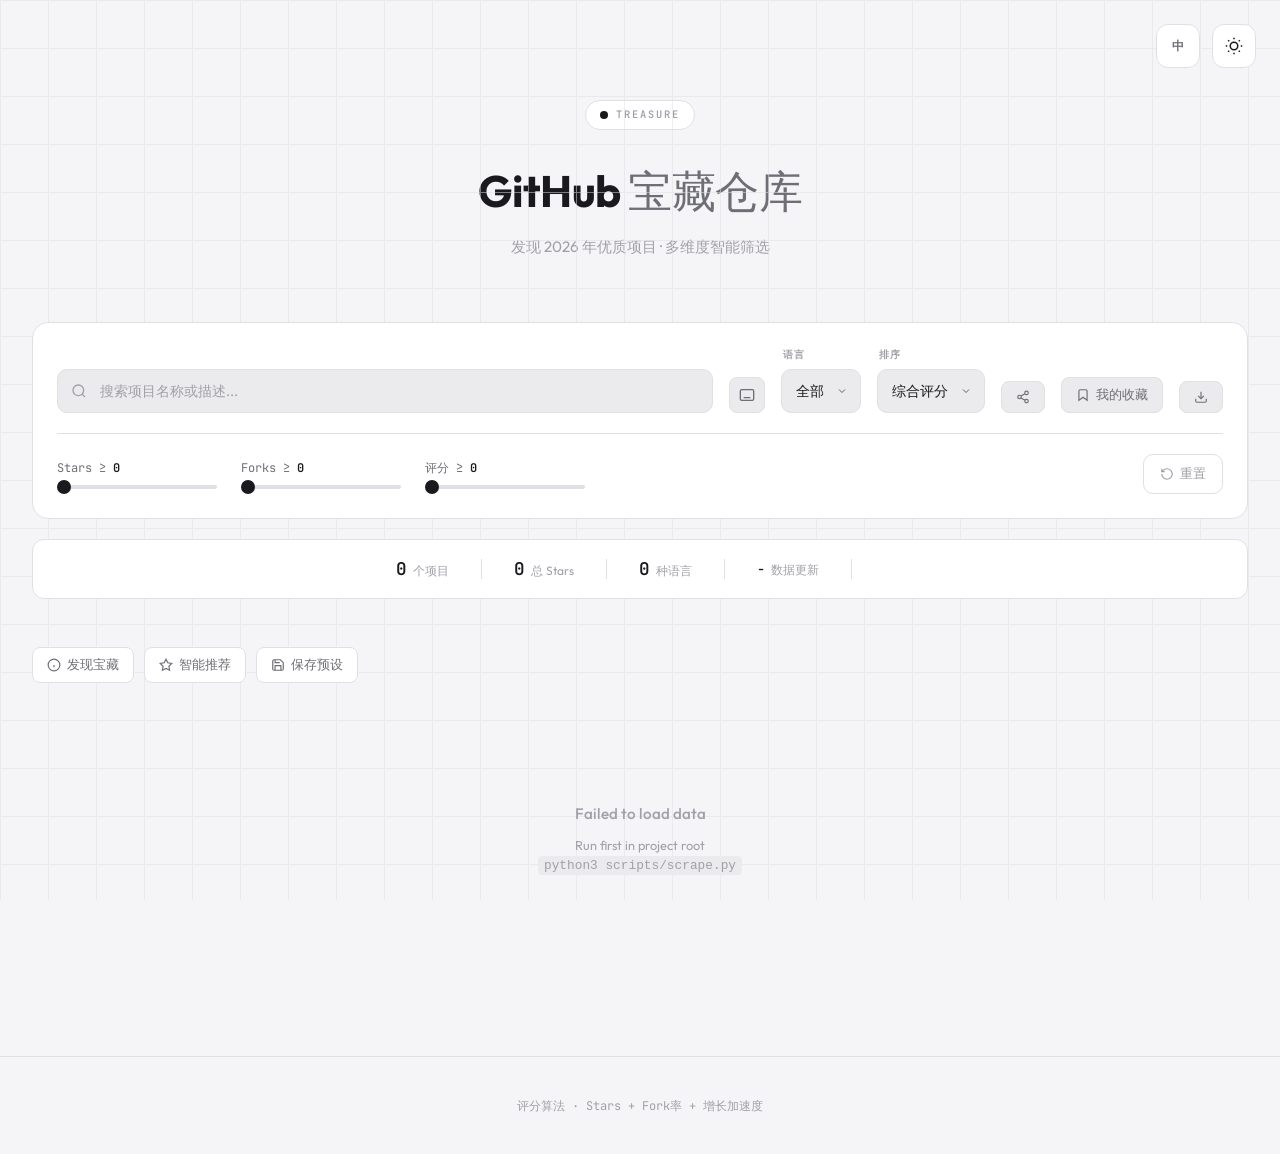
==== web/index.html @ 20a56448 "update" ====
<!DOCTYPE html>
<html lang="zh-CN">
<head>
  <meta charset="UTF-8">
  <meta name="viewport" content="width=device-width, initial-scale=1.0">
  <meta name="description" content="Discover quality GitHub projects with smart filtering">
  <meta name="theme-color" content="#0c0c0e">
  <title>GitHub Treasure</title>
  <link rel="manifest" href="manifest.json">
  <link rel="stylesheet" href="styles.css">
  <link rel="preconnect" href="https://fonts.googleapis.com">
  <link rel="preconnect" href="https://fonts.gstatic.com" crossorigin>
  <link href="https://fonts.googleapis.com/css2?family=JetBrains+Mono:wght@400;500;600;700&family=Outfit:wght@400;500;600;700&display=swap" rel="stylesheet">
</head>
<body data-theme="dark">
  <!-- Background -->
  <div class="bg">
    <div class="bg-grid"></div>
  </div>

  <!-- Theme Toggle -->
  <button class="theme-toggle" id="themeToggle" aria-label="Toggle theme">
    <svg class="icon-sun" viewBox="0 0 24 24" fill="none" stroke="currentColor" stroke-width="2">
      <circle cx="12" cy="12" r="5"/>
      <path d="M12 1v2M12 21v2M4.22 4.22l1.42 1.42M18.36 18.36l1.42 1.42M1 12h2M21 12h2M4.22 19.78l1.42-1.42M18.36 5.64l1.42-1.42"/>
    </svg>
    <svg class="icon-moon" viewBox="0 0 24 24" fill="none" stroke="currentColor" stroke-width="2">
      <path d="M21 12.79A9 9 0 1 1 11.21 3 7 7 0 0 0 21 12.79z"/>
    </svg>
  </button>

  <!-- Language Toggle -->
  <button class="lang-toggle" id="langToggle" aria-label="Toggle language">
    <span class="lang-indicator">中</span>
  </button>

  <header class="header">
    <div class="header-inner">
      <div class="badge">
        <svg width="8" height="8" viewBox="0 0 8 8" fill="currentColor">
          <circle cx="4" cy="4" r="4"/>
        </svg>
        <span>TREASURE</span>
      </div>
      <h1 class="title">GitHub <span class="title-muted">宝藏仓库</span></h1>
      <p class="subtitle">发现 2026 年优质项目 · 多维度智能筛选</p>
    </div>
  </header>

  <main class="main">
    <!-- Filters Panel -->
    <div class="filters-panel">
      <div class="filters-main">
        <div class="search-wrap">
          <svg class="search-icon" viewBox="0 0 24 24" fill="none" stroke="currentColor" stroke-width="2">
            <circle cx="11" cy="11" r="8"/>
            <path d="M21 21l-4.35-4.35"/>
          </svg>
          <input type="text" id="searchInput" placeholder="搜索项目名称或描述...">
          <div class="search-preview" id="searchPreview"></div>
        </div>

        <button class="keyboard-help-btn" id="keyboardHelpBtn" title="键盘快捷键 (?)">
          <svg viewBox="0 0 24 24" fill="none" stroke="currentColor" stroke-width="2">
            <rect x="2" y="4" width="20" height="16" rx="2"/>
            <path d="M6 8h.01M10 8h.01M14 8h.01M18 8h.01M8 12h.01M12 12h.01M16 12h.01M7 16h10"/>
          </svg>
        </button>

        <div class="filter-group">
          <label>语言</label>
          <select id="languageFilter">
            <option value="">全部</option>
          </select>
        </div>

        <div class="filter-group">
          <label>排序</label>
          <select id="sortFilter">
            <option value="score">综合评分</option>
            <option value="stars">Stars</option>
            <option value="forks">Forks</option>
            <option value="today">今日增长</option>
            <option value="rising">飙升指数</option>
          </select>
        </div>

        <button class="bookmark-toggle" id="shareBtn" title="分享筛选">
          <svg viewBox="0 0 24 24" fill="none" stroke="currentColor" stroke-width="2">
            <circle cx="18" cy="5" r="3"/><circle cx="6" cy="12" r="3"/><circle cx="18" cy="19" r="3"/>
            <line x1="8.59" y1="13.51" x2="15.42" y2="17.49"/>
            <line x1="15.41" y1="6.51" x2="8.59" y2="10.49"/>
          </svg>
        </button>

        <button class="bookmark-toggle" id="bookmarkToggle">
          <svg viewBox="0 0 24 24" fill="none" stroke="currentColor" stroke-width="2">
            <path d="M19 21l-7-5-7 5V5a2 2 0 0 1 2-2h10a2 2 0 0 1 2 2z"/>
          </svg>
          我的收藏
        </button>
        <button class="bookmark-toggle" id="exportBookmarks" title="导出收藏">
          <svg viewBox="0 0 24 24" fill="none" stroke="currentColor" stroke-width="2">
            <path d="M21 15v4a2 2 0 0 1-2 2H5a2 2 0 0 1-2-2v-4"/>
            <polyline points="7 10 12 15 17 10"/>
            <line x1="12" y1="15" x2="12" y2="3"/>
          </svg>
        </button>
      </div>

      <div class="filters-range">
        <div class="range-item">
          <label>Stars ≥ <span id="starsValue">0</span></label>
          <input type="range" id="starsRange" min="0" max="50000" step="1000" value="0">
        </div>
        <div class="range-item">
          <label>Forks ≥ <span id="forksValue">0</span></label>
          <input type="range" id="forksRange" min="0" max="5000" step="100" value="0">
        </div>
        <div class="range-item">
          <label>评分 ≥ <span id="scoreValue">0</span></label>
          <input type="range" id="scoreRange" min="0" max="200000" step="5000" value="0">
        </div>
        <button class="reset-btn" id="resetFilters">
          <svg viewBox="0 0 24 24" fill="none" stroke="currentColor" stroke-width="2">
            <path d="M3 12a9 9 0 1 0 9-9 9.75 9.75 0 0 0-6.74 2.74L3 8"/>
            <path d="M3 3v5h5"/>
          </svg>
          重置
        </button>
      </div>
    </div>

    <!-- Compare Bar -->
    <div class="compare-bar" id="compareBar" style="display: none;">
      <span class="compare-bar-text">已选择 <strong id="compareCount">0</strong>/2 个项目</span>
      <button class="compare-btn" id="compareBtn">对比</button>
      <button class="compare-btn clear" id="clearCompare">清空</button>
    </div>

    <!-- Stats Bar -->
    <div class="stats-bar">
      <div class="stat">
        <span class="stat-value" id="repoCount">0</span>
        <span class="stat-label">个项目</span>
      </div>
      <div class="stat-div"></div>
      <div class="stat">
        <span class="stat-value" id="totalStars">0</span>
        <span class="stat-label">总 Stars</span>
      </div>
      <div class="stat-div"></div>
      <div class="stat">
        <span class="stat-value" id="langCount">0</span>
        <span class="stat-label">种语言</span>
      </div>
      <div class="stat-div"></div>
      <div class="stat">
        <span class="stat-value stat-date" id="lastUpdated">-</span>
        <span class="stat-label">数据更新</span>
      </div>
      <div class="stat-div"></div>
      <div class="stat">
        <span class="stat-value stat-date" id="dataFreshness" style="display: none;">-</span>
      </div>
    </div>

    <!-- Batch Bar -->
    <div class="batch-bar" id="batchBar" style="display: none;">
      <span class="batch-bar-text">已选择 <strong id="batchCount">0</strong> 个项目</span>
      <button class="batch-btn" id="batchBookmarkAll">收藏全部</button>
      <button class="batch-btn" id="batchExport">导出</button>
      <button class="batch-btn clear" id="batchClear">清空</button>
    </div>

    <!-- Tag Categories -->
    <div class="tag-categories" id="tagCategories"></div>

    <!-- Discovery Bar -->
    <div class="discovery-bar">
      <button class="discovery-btn" id="discoverBtn">
        <svg viewBox="0 0 24 24" fill="none" stroke="currentColor" stroke-width="2">
          <circle cx="12" cy="12" r="10"/>
          <path d="M12 16v-4M12 8h.01"/>
        </svg>
        发现宝藏
      </button>
      <button class="discovery-btn" id="recommendBtn">
        <svg viewBox="0 0 24 24" fill="none" stroke="currentColor" stroke-width="2">
          <path d="M12 2l3.09 6.26L22 9.27l-5 4.87 1.18 6.88L12 17.77l-6.18 3.25L7 14.14 2 9.27l6.91-1.01L12 2z"/>
        </svg>
        智能推荐
      </button>
      <button class="discovery-btn" id="savePresetBtn">
        <svg viewBox="0 0 24 24" fill="none" stroke="currentColor" stroke-width="2">
          <path d="M19 21H5a2 2 0 0 1-2-2V5a2 2 0 0 1 2-2h11l5 5v11a2 2 0 0 1-2 2z"/>
          <polyline points="17 21 17 13 7 13 7 21"/>
          <polyline points="7 3 7 8 15 8"/>
        </svg>
        保存预设
      </button>
      <div class="presets-container" id="presetsContainer"></div>
    </div>

    <!-- Repo Grid -->
    <div class="repo-grid" id="repoGrid">
      <div class="loading">
        <div class="spinner"></div>
      </div>
    </div>
  </main>

  <!-- Detail Modal -->
  <div class="modal-overlay" id="modalOverlay">
    <div class="modal" id="detailModal">
      <div class="modal-header">
        <div class="modal-icon" id="modalIcon"></div>
        <div class="modal-title-wrap">
          <h2 class="modal-title" id="modalTitle"></h2>
          <span class="modal-author" id="modalAuthor"></span>
        </div>
        <div class="modal-actions">
          <button class="modal-btn" id="modalBookmark" aria-label="Bookmark">
            <svg viewBox="0 0 24 24" fill="none" stroke="currentColor" stroke-width="2">
              <path d="M19 21l-7-5-7 5V5a2 2 0 0 1 2-2h10a2 2 0 0 1 2 2z"/>
            </svg>
          </button>
          <button class="modal-close" id="modalClose" aria-label="Close">
            <svg viewBox="0 0 24 24" fill="none" stroke="currentColor" stroke-width="2">
              <line x1="18" y1="6" x2="6" y2="18"/><line x1="6" y1="6" x2="18" y2="18"/>
            </svg>
          </button>
        </div>
      </div>
      <p class="modal-desc" id="modalDesc"></p>
      <div class="modal-stats" id="modalStats"></div>
      <div class="modal-source" id="modalSource"></div>
      <div class="modal-links">
        <a class="modal-link primary" id="modalGithubLink" href="#" target="_blank" rel="noopener">
          <svg viewBox="0 0 24 24" fill="currentColor">
            <path d="M12 0c-6.626 0-12 5.373-12 12 0 5.302 3.438 9.8 8.207 11.387.599.111.793-.261.793-.577v-2.234c-3.338.726-4.033-1.416-4.033-1.416-.546-1.387-1.333-1.756-1.333-1.756-1.089-.745.083-.729.083-.729 1.205.084 1.839 1.237 1.839 1.237 1.07 1.834 2.807 1.304 3.492.997.107-.775.418-1.305.762-1.604-2.665-.305-5.467-1.334-5.467-5.931 0-1.311.469-2.381 1.236-3.221-.124-.303-.535-1.524.117-3.176 0 0 1.008-.322 3.301 1.23.957-.266 1.983-.399 3.003-.404 1.02.005 2.047.138 3.006.404 2.291-1.552 3.297-1.23 3.297-1.23.653 1.653.242 2.874.118 3.176.77.84 1.235 1.911 1.235 3.221 0 4.609-2.807 5.624-5.479 5.921.43.372.823 1.102.823 2.222v3.293c0 .319.192.694.801.576 4.765-1.589 8.199-6.086 8.199-11.386 0-6.627-5.373-12-12-12z"/>
          </svg>
          在 GitHub 查看
        </a>
        <button class="modal-link secondary" id="modalCopyUrl">
          <svg viewBox="0 0 24 24" fill="none" stroke="currentColor" stroke-width="2">
            <rect x="9" y="9" width="13" height="13" rx="2" ry="2"/>
            <path d="M5 15H4a2 2 0 0 1-2-2V4a2 2 0 0 1 2-2h9a2 2 0 0 1 2 2v1"/>
          </svg>
          复制 URL
        </button>
      </div>
      <div class="clone-commands" id="cloneCommands">
        <div class="clone-label">Clone 命令</div>
        <div class="clone-btns">
          <button class="clone-btn" id="modalCloneHttps">HTTPS</button>
          <button class="clone-btn" id="modalCloneSsh">SSH</button>
        </div>
      </div>
    </div>
  </div>

  <footer class="footer">
    <p>评分算法 · Stars + Fork率 + 增长加速度</p>
  </footer>

  <script src="app.js"></script>
  <script>
    if ('serviceWorker' in navigator) {
      window.addEventListener('load', () => {
        navigator.serviceWorker.register('./sw.js').catch(() => {});
      });
    }
  </script>
</body>
</html>
---- web/styles.css ----
/* ============================================
   GitHub Treasure - Premium Developer Tool
   ============================================ */

:root {
  /* Dark Theme (default) */
  --bg: #0c0c0e;
  --bg-soft: #141418;
  --bg-card: #18181c;
  --bg-card-hover: #1e1e24;
  --border: #26262c;
  --border-light: #32323a;
  --text: #ededef;
  --text-secondary: #a0a0a8;
  --text-muted: #606068;
  --accent: #fff;
  --accent-dim: #808088;
  --shadow: rgba(0, 0, 0, 0.4);
  --font-mono: 'JetBrains Mono', monospace;
  --font-sans: 'Outfit', sans-serif;
}

[data-theme="light"] {
  --bg: #f5f5f7;
  --bg-soft: #ebebed;
  --bg-card: #ffffff;
  --bg-card-hover: #fafafa;
  --border: #e0e0e4;
  --border-light: #d0d0d6;
  --text: #1a1a1e;
  --text-secondary: #6e6e76;
  --text-muted: #a0a0a8;
  --accent: #1a1a1e;
  --accent-dim: #6e6e76;
  --shadow: rgba(0, 0, 0, 0.08);
}

* {
  margin: 0;
  padding: 0;
  box-sizing: border-box;
}

html {
  scroll-behavior: smooth;
}

body {
  font-family: var(--font-sans);
  background: var(--bg);
  color: var(--text);
  min-height: 100vh;
  line-height: 1.5;
  -webkit-font-smoothing: antialiased;
  transition: background 0.3s ease, color 0.3s ease;
}

/* ============================================
   Background
   ============================================ */

.bg {
  position: fixed;
  inset: 0;
  z-index: 0;
  pointer-events: none;
  transition: background 0.3s ease;
}

.bg-grid {
  position: absolute;
  inset: 0;
  background-image:
    linear-gradient(var(--border) 1px, transparent 1px),
    linear-gradient(90deg, var(--border) 1px, transparent 1px);
  background-size: 48px 48px;
  opacity: 0.5;
}

/* ============================================
   Theme Toggle
   ============================================ */

.theme-toggle {
  position: fixed;
  top: 24px;
  right: 24px;
  z-index: 100;
  width: 44px;
  height: 44px;
  display: flex;
  align-items: center;
  justify-content: center;
  background: var(--bg-card);
  border: 1px solid var(--border);
  border-radius: 12px;
  cursor: pointer;
  transition: all 0.2s ease;
}

.theme-toggle:hover {
  background: var(--bg-card-hover);
  border-color: var(--border-light);
}

.theme-toggle svg {
  width: 18px;
  height: 18px;
  color: var(--text);
  transition: transform 0.3s ease;
}

.icon-sun { display: none; }
.icon-moon { display: block; }

[data-theme="light"] .icon-sun { display: block; }
[data-theme="light"] .icon-moon { display: none; }

.theme-toggle:hover svg {
  transform: rotate(15deg);
}

/* ============================================
   Layout
   ============================================ */

.main {
  max-width: 1280px;
  margin: 0 auto;
  padding: 0 32px 80px;
  position: relative;
  z-index: 10;
}

/* ============================================
   Header
   ============================================ */

.header {
  max-width: 680px;
  margin: 0 auto;
  padding: 100px 32px 64px;
  text-align: center;
}

.header-inner {
  animation: fadeUp 0.6s ease-out;
}

@keyframes fadeUp {
  from { opacity: 0; transform: translateY(16px); }
  to { opacity: 1; transform: translateY(0); }
}

.badge {
  display: inline-flex;
  align-items: center;
  gap: 8px;
  padding: 6px 14px;
  background: var(--bg-card);
  border: 1px solid var(--border);
  border-radius: 100px;
  font-family: var(--font-mono);
  font-size: 0.65rem;
  font-weight: 600;
  letter-spacing: 2px;
  color: var(--text-muted);
  margin-bottom: 28px;
}

.badge svg {
  color: var(--accent);
  animation: pulse 2.5s ease-in-out infinite;
}

@keyframes pulse {
  0%, 100% { opacity: 1; }
  50% { opacity: 0.4; }
}

.title {
  font-size: 2.75rem;
  font-weight: 700;
  letter-spacing: -0.5px;
  margin-bottom: 12px;
}

.title-muted {
  font-weight: 400;
  color: var(--text-secondary);
}

.subtitle {
  font-size: 0.95rem;
  color: var(--text-muted);
}

/* ============================================
   Filters Panel
   ============================================ */

.filters-panel {
  background: var(--bg-card);
  border: 1px solid var(--border);
  border-radius: 16px;
  padding: 24px;
  margin-bottom: 20px;
  transition: background 0.3s ease, border-color 0.3s ease;
  animation: fadeUp 0.6s ease-out 0.1s both;
}

.filters-main {
  display: flex;
  gap: 16px;
  align-items: flex-end;
}

.search-wrap {
  flex: 1;
  position: relative;
}

.search-icon {
  position: absolute;
  left: 14px;
  top: 50%;
  transform: translateY(-50%);
  width: 16px;
  height: 16px;
  color: var(--text-muted);
  pointer-events: none;
}

.search-wrap input {
  width: 100%;
  padding: 12px 14px 12px 42px;
  background: var(--bg-soft);
  border: 1px solid var(--border);
  border-radius: 10px;
  color: var(--text);
  font-size: 0.9rem;
  font-family: var(--font-sans);
  transition: all 0.2s ease;
}

.search-wrap input:focus {
  outline: none;
  border-color: var(--border-light);
  background: var(--bg);
}

.search-wrap input::placeholder {
  color: var(--text-muted);
}

.filter-group {
  display: flex;
  flex-direction: column;
  gap: 6px;
}

.filter-group label {
  font-size: 0.65rem;
  font-weight: 600;
  letter-spacing: 0.5px;
  text-transform: uppercase;
  color: var(--text-muted);
  padding-left: 2px;
}

.filter-group select {
  padding: 12px 36px 12px 14px;
  background: var(--bg-soft);
  border: 1px solid var(--border);
  border-radius: 10px;
  color: var(--text);
  font-size: 0.85rem;
  font-family: var(--font-mono);
  cursor: pointer;
  appearance: none;
  background-image: url("data:image/svg+xml,%3Csvg xmlns='http://www.w3.org/2000/svg' width='12' height='12' viewBox='0 0 24 24' fill='none' stroke='%23606068' stroke-width='2'%3E%3Cpolyline points='6 9 12 15 18 9'/%3E%3C/svg%3E");
  background-repeat: no-repeat;
  background-position: right 12px center;
  transition: all 0.2s ease;
}

.filter-group select:hover {
  border-color: var(--border-light);
}

.filter-group select:focus {
  outline: none;
  border-color: var(--border-light);
}

/* Range Filters */
.filters-range {
  display: flex;
  gap: 24px;
  align-items: center;
  margin-top: 20px;
  padding-top: 20px;
  border-top: 1px solid var(--border);
}

.range-item {
  display: flex;
  flex-direction: column;
  gap: 8px;
  min-width: 160px;
}

.range-item label {
  font-size: 0.75rem;
  font-family: var(--font-mono);
  color: var(--text-secondary);
}

.range-item label span {
  color: var(--text);
  font-weight: 600;
}

.range-item input[type="range"] {
  -webkit-appearance: none;
  appearance: none;
  width: 100%;
  height: 4px;
  background: var(--border);
  border-radius: 2px;
  cursor: pointer;
}

.range-item input[type="range"]::-webkit-slider-thumb {
  -webkit-appearance: none;
  appearance: none;
  width: 14px;
  height: 14px;
  background: var(--text);
  border-radius: 50%;
  cursor: pointer;
  transition: transform 0.15s ease;
}

.range-item input[type="range"]::-webkit-slider-thumb:hover {
  transform: scale(1.15);
}

.reset-btn {
  display: flex;
  align-items: center;
  gap: 6px;
  margin-left: auto;
  padding: 10px 16px;
  background: transparent;
  border: 1px solid var(--border);
  border-radius: 10px;
  color: var(--text-muted);
  font-size: 0.8rem;
  font-family: var(--font-sans);
  cursor: pointer;
  transition: all 0.2s ease;
}

.reset-btn svg {
  width: 14px;
  height: 14px;
}

.reset-btn:hover {
  border-color: var(--border-light);
  color: var(--text-secondary);
}

/* ============================================
   Stats Bar
   ============================================ */

.stats-bar {
  display: flex;
  align-items: center;
  justify-content: center;
  gap: 32px;
  padding: 16px 28px;
  background: var(--bg-card);
  border: 1px solid var(--border);
  border-radius: 12px;
  margin-bottom: 28px;
  transition: background 0.3s ease, border-color 0.3s ease;
  animation: fadeUp 0.6s ease-out 0.15s both;
}

.stat {
  display: flex;
  align-items: baseline;
  gap: 6px;
}

.stat-value {
  font-family: var(--font-mono);
  font-size: 1.1rem;
  font-weight: 600;
  color: var(--text);
}

.stat-value.stat-date {
  font-size: 0.85rem;
  font-weight: 500;
}

.stat-label {
  font-size: 0.75rem;
  color: var(--text-muted);
}

.stat-div {
  width: 1px;
  height: 20px;
  background: var(--border);
}

/* ============================================
   Repo Grid
   ============================================ */

.repo-grid {
  display: grid;
  grid-template-columns: repeat(auto-fill, minmax(340px, 1fr));
  gap: 16px;
}

/* ============================================
   Repo Card
   ============================================ */

.repo-card {
  position: relative;
  display: flex;
  flex-direction: column;
  background: var(--bg-card);
  border: 1px solid var(--border);
  border-radius: 12px;
  padding: 20px;
  transition: all 0.2s ease;
  animation: cardIn 0.4s ease-out both;
}

.repo-card:hover {
  background: var(--bg-card-hover);
  border-color: var(--border-light);
  transform: translateY(-2px);
  box-shadow: 0 8px 24px var(--shadow);
}

@keyframes cardIn {
  from {
    opacity: 0;
    transform: translateY(12px);
  }
  to {
    opacity: 1;
    transform: translateY(0);
  }
}

.card-header {
  display: flex;
  align-items: center;
  gap: 12px;
  margin-bottom: 12px;
}

.card-icon {
  width: 36px;
  height: 36px;
  border-radius: 8px;
  background: var(--bg-soft);
  border: 1px solid var(--border);
  display: flex;
  align-items: center;
  justify-content: center;
  flex-shrink: 0;
}

.card-icon svg {
  width: 18px;
  height: 18px;
  color: var(--text-secondary);
}

.card-info {
  flex: 1;
  min-width: 0;
}

.card-name {
  font-size: 0.9rem;
  font-weight: 600;
  white-space: nowrap;
  overflow: hidden;
  text-overflow: ellipsis;
  margin-bottom: 2px;
}

.card-name a {
  color: var(--text);
  text-decoration: none;
  transition: color 0.15s ease;
}

.card-name a:hover {
  color: var(--accent-dim);
}

.card-author {
  font-size: 0.75rem;
  color: var(--text-muted);
  font-family: var(--font-mono);
}

.card-desc {
  font-size: 0.85rem;
  color: var(--text-secondary);
  line-height: 1.55;
  margin-bottom: 16px;
  display: -webkit-box;
  -webkit-line-clamp: 2;
  -webkit-box-orient: vertical;
  overflow: hidden;
  flex: 1;
}

.card-stats {
  display: flex;
  align-items: center;
  gap: 8px;
  padding-top: 14px;
  border-top: 1px solid var(--border);
  flex-wrap: wrap;
}

.card-stat {
  display: inline-flex;
  align-items: center;
  gap: 4px;
  padding: 5px 10px;
  background: var(--bg-soft);
  border: 1px solid var(--border);
  border-radius: 6px;
  font-family: var(--font-mono);
  font-size: 0.75rem;
  color: var(--text-secondary);
}

.card-stat svg {
  width: 12px;
  height: 12px;
  opacity: 0.7;
}

.card-stat.stars {
  color: var(--text);
}

.card-stat.lang {
  padding: 5px 10px;
  border-left: 2px solid var(--text-muted);
}

.card-stat.score {
  margin-left: auto;
  background: transparent;
  border-color: var(--border-light);
  color: var(--text);
  font-weight: 600;
}

/* ============================================
   Loading
   ============================================ */

.loading {
  grid-column: 1 / -1;
  display: flex;
  align-items: center;
  justify-content: center;
  padding: 100px;
}

.spinner {
  width: 24px;
  height: 24px;
  border: 2px solid var(--border);
  border-top-color: var(--text);
  border-radius: 50%;
  animation: spin 0.7s linear infinite;
}

@keyframes spin {
  to { transform: rotate(360deg); }
}

/* ============================================
   Footer
   ============================================ */

.footer {
  text-align: center;
  padding: 40px 32px;
  border-top: 1px solid var(--border);
  position: relative;
  z-index: 10;
}

.footer p {
  font-family: var(--font-mono);
  font-size: 0.75rem;
  color: var(--text-muted);
}

/* ============================================
   Responsive
   ============================================ */

@media (max-width: 900px) {
  .title {
    font-size: 2rem;
  }

  .filters-main {
    flex-direction: column;
  }

  .search-wrap {
    width: 100%;
  }

  .filters-range {
    flex-wrap: wrap;
    gap: 16px;
  }

  .range-item {
    flex: 1;
    min-width: calc(50% - 8px);
  }

  .reset-btn {
    width: 100%;
    justify-content: center;
    margin-left: 0;
    margin-top: 8px;
  }

  .stats-bar {
    flex-wrap: wrap;
    gap: 16px;
  }

  .stat-div {
    display: none;
  }

  .repo-grid {
    grid-template-columns: 1fr;
  }
}

@media (max-width: 600px) {
  .header {
    padding: 80px 20px 48px;
  }

  .main {
    padding: 0 16px 60px;
  }

  .filters-panel {
    padding: 16px;
  }

  .range-item {
    min-width: 100%;
  }
}

/* ============================================
   Scrollbar
   ============================================ */

::-webkit-scrollbar {
  width: 8px;
}

::-webkit-scrollbar-track {
  background: var(--bg);
}

::-webkit-scrollbar-thumb {
  background: var(--border);
  border-radius: 4px;
}

::-webkit-scrollbar-thumb:hover {
  background: var(--border-light);
}

/* ============================================
   Selection
   ============================================ */

::selection {
  background: var(--text);
  color: var(--bg);
}

/* ============================================
   Modal
   ============================================ */

.modal-overlay {
  position: fixed;
  inset: 0;
  z-index: 1000;
  background: rgba(0, 0, 0, 0.7);
  backdrop-filter: blur(4px);
  display: flex;
  align-items: center;
  justify-content: center;
  padding: 24px;
  opacity: 0;
  visibility: hidden;
  transition: all 0.25s ease;
}

.modal-overlay.active {
  opacity: 1;
  visibility: visible;
}

.modal {
  background: var(--bg-card);
  border: 1px solid var(--border);
  border-radius: 16px;
  padding: 28px;
  width: 100%;
  max-width: 560px;
  max-height: 80vh;
  overflow-y: auto;
  transform: scale(0.95) translateY(8px);
  transition: transform 0.25s ease;
}

.modal-overlay.active .modal {
  transform: scale(1) translateY(0);
}

.modal-header {
  display: flex;
  align-items: flex-start;
  gap: 14px;
  margin-bottom: 16px;
}

.modal-icon {
  width: 44px;
  height: 44px;
  border-radius: 10px;
  background: var(--bg-soft);
  border: 1px solid var(--border);
  display: flex;
  align-items: center;
  justify-content: center;
  flex-shrink: 0;
}

.modal-icon svg {
  width: 22px;
  height: 22px;
  color: var(--text-secondary);
}

.modal-title-wrap {
  flex: 1;
  min-width: 0;
}

.modal-title {
  font-size: 1.1rem;
  font-weight: 600;
  color: var(--text);
  margin-bottom: 4px;
  word-break: break-all;
}

.modal-author {
  font-size: 0.8rem;
  color: var(--text-muted);
  font-family: var(--font-mono);
}

.modal-actions {
  display: flex;
  gap: 8px;
}

.modal-btn {
  width: 36px;
  height: 36px;
  display: flex;
  align-items: center;
  justify-content: center;
  background: var(--bg-soft);
  border: 1px solid var(--border);
  border-radius: 8px;
  cursor: pointer;
  transition: all 0.15s ease;
}

.modal-btn svg {
  width: 16px;
  height: 16px;
  color: var(--text-secondary);
}

.modal-btn:hover {
  background: var(--bg-card-hover);
  border-color: var(--border-light);
}

.modal-btn.bookmarked svg {
  fill: var(--text);
  color: var(--text);
}

.modal-close {
  width: 36px;
  height: 36px;
  display: flex;
  align-items: center;
  justify-content: center;
  background: var(--bg-soft);
  border: 1px solid var(--border);
  border-radius: 8px;
  cursor: pointer;
  transition: all 0.15s ease;
}

.modal-close svg {
  width: 16px;
  height: 16px;
  color: var(--text-secondary);
}

.modal-close:hover {
  background: var(--bg-card-hover);
  border-color: var(--border-light);
}

.modal-desc {
  font-size: 0.9rem;
  color: var(--text-secondary);
  line-height: 1.6;
  margin-bottom: 20px;
}

.modal-stats {
  display: flex;
  gap: 10px;
  flex-wrap: wrap;
  margin-bottom: 16px;
  padding: 16px;
  background: var(--bg-soft);
  border-radius: 10px;
}

.modal-stat-item {
  display: flex;
  flex-direction: column;
  gap: 4px;
  min-width: 70px;
}

.modal-stat-item .value {
  font-family: var(--font-mono);
  font-size: 1rem;
  font-weight: 600;
  color: var(--text);
}

.modal-stat-item .label {
  font-size: 0.7rem;
  color: var(--text-muted);
  text-transform: uppercase;
  letter-spacing: 0.5px;
}

.modal-source {
  font-size: 0.75rem;
  color: var(--text-muted);
  margin-bottom: 20px;
  font-family: var(--font-mono);
}

.modal-links {
  display: flex;
  gap: 10px;
}

.modal-link {
  display: inline-flex;
  align-items: center;
  gap: 8px;
  padding: 10px 16px;
  border-radius: 8px;
  font-size: 0.85rem;
  font-weight: 500;
  text-decoration: none;
  cursor: pointer;
  transition: all 0.15s ease;
  border: none;
  font-family: var(--font-sans);
}

.modal-link svg {
  width: 16px;
  height: 16px;
}

.modal-link.primary {
  background: var(--text);
  color: var(--bg);
}

.modal-link.primary:hover {
  opacity: 0.85;
}

.modal-link.secondary {
  background: var(--bg-soft);
  border: 1px solid var(--border);
  color: var(--text-secondary);
}

.modal-link.secondary:hover {
  background: var(--bg-card-hover);
  border-color: var(--border-light);
  color: var(--text);
}

/* ============================================
   Bookmark Button on Card
   ============================================ */

.card-bookmark {
  position: absolute;
  top: 14px;
  right: 14px;
  width: 32px;
  height: 32px;
  display: flex;
  align-items: center;
  justify-content: center;
  background: var(--bg-soft);
  border: 1px solid var(--border);
  border-radius: 8px;
  cursor: pointer;
  opacity: 0;
  transition: all 0.15s ease;
}

.repo-card:hover .card-bookmark {
  opacity: 1;
}

.card-bookmark svg {
  width: 14px;
  height: 14px;
  color: var(--text-secondary);
  transition: all 0.15s ease;
}

.card-bookmark:hover {
  background: var(--bg-card-hover);
  border-color: var(--border-light);
}

.card-bookmark:hover svg {
  color: var(--text);
}

.card-bookmark.bookmarked {
  opacity: 1;
  background: var(--bg-card-hover);
  border-color: var(--border-light);
}

.card-bookmark.bookmarked svg {
  fill: var(--text);
  color: var(--text);
}

/* ============================================
   Bookmark Filter
   ============================================ */

.bookmark-toggle {
  display: flex;
  align-items: center;
  gap: 6px;
  padding: 8px 14px;
  background: var(--bg-soft);
  border: 1px solid var(--border);
  border-radius: 8px;
  color: var(--text-secondary);
  font-size: 0.8rem;
  font-family: var(--font-sans);
  cursor: pointer;
  transition: all 0.15s ease;
}

.bookmark-toggle:hover {
  border-color: var(--border-light);
  color: var(--text);
}

.bookmark-toggle.active {
  background: var(--bg-card-hover);
  border-color: var(--border-light);
  color: var(--text);
}

.bookmark-toggle svg {
  width: 14px;
  height: 14px;
}

/* ============================================
   Language Toggle
   ============================================ */

.lang-toggle {
  position: fixed;
  top: 24px;
  right: 80px;
  z-index: 100;
  width: 44px;
  height: 44px;
  display: flex;
  align-items: center;
  justify-content: center;
  background: var(--bg-card);
  border: 1px solid var(--border);
  border-radius: 12px;
  cursor: pointer;
  transition: all 0.2s ease;
  font-family: var(--font-mono);
  font-size: 0.75rem;
  font-weight: 600;
  color: var(--text-secondary);
}

.lang-toggle:hover {
  background: var(--bg-card-hover);
  border-color: var(--border-light);
  color: var(--text);
}

.lang-indicator {
  letter-spacing: 0.5px;
}

/* ============================================
   Language Distribution Chart
   ============================================ */

.lang-chart {
  background: var(--bg-card);
  border: 1px solid var(--border);
  border-radius: 12px;
  padding: 20px;
  margin-bottom: 20px;
  animation: fadeUp 0.6s ease-out 0.2s both;
}

.lang-chart-title {
  font-size: 0.7rem;
  font-weight: 600;
  letter-spacing: 0.5px;
  text-transform: uppercase;
  color: var(--text-muted);
  margin-bottom: 16px;
}

.lang-bar-item {
  display: flex;
  align-items: center;
  gap: 12px;
  margin-bottom: 10px;
}

.lang-bar-item:last-child {
  margin-bottom: 0;
}

.lang-bar-label {
  width: 80px;
  font-family: var(--font-mono);
  font-size: 0.75rem;
  color: var(--text-secondary);
  flex-shrink: 0;
}

.lang-bar-track {
  flex: 1;
  height: 6px;
  background: var(--bg-soft);
  border-radius: 3px;
  overflow: hidden;
}

.lang-bar-fill {
  height: 100%;
  background: var(--text);
  border-radius: 3px;
  transition: width 0.5s ease;
}

.lang-bar-pct {
  width: 40px;
  font-family: var(--font-mono);
  font-size: 0.7rem;
  color: var(--text-muted);
  text-align: right;
  flex-shrink: 0;
}

/* ============================================
   Skeleton Loading
   ============================================ */

.skeleton {
  pointer-events: none;
}

.skeleton-header {
  display: flex;
  align-items: center;
  gap: 12px;
  margin-bottom: 12px;
}

.skeleton-icon {
  width: 36px;
  height: 36px;
  border-radius: 8px;
  background: var(--bg-soft);
  animation: shimmer 1.5s infinite;
}

.skeleton-info {
  flex: 1;
  display: flex;
  flex-direction: column;
  gap: 6px;
}

.skeleton-line {
  height: 12px;
  border-radius: 6px;
  background: var(--bg-soft);
  animation: shimmer 1.5s infinite;
}

.skeleton-stats {
  display: flex;
  gap: 8px;
  margin-top: 14px;
  padding-top: 14px;
  border-top: 1px solid var(--border);
}

.skeleton-badge {
  width: 50px;
  height: 24px;
  border-radius: 6px;
  background: var(--bg-soft);
  animation: shimmer 1.5s infinite;
}

@keyframes shimmer {
  0% { opacity: 0.5; }
  50% { opacity: 1; }
  100% { opacity: 0.5; }
}

/* ============================================
   Bookmark Animation
   ============================================ */

@keyframes bookmarkPop {
  0% { transform: scale(1); }
  50% { transform: scale(1.3); }
  100% { transform: scale(1); }
}

.repo-card.bookmark-added {
  animation: bookmarkPop 0.3s ease;
}

/* ============================================
   Compare Bar
   ============================================ */

.compare-bar {
  position: fixed;
  bottom: 24px;
  left: 50%;
  transform: translateX(-50%);
  z-index: 500;
  display: flex;
  align-items: center;
  gap: 12px;
  padding: 12px 20px;
  background: var(--bg-card);
  border: 1px solid var(--border);
  border-radius: 12px;
  box-shadow: 0 8px 32px var(--shadow);
  animation: slideUp 0.3s ease;
}

@keyframes slideUp {
  from { opacity: 0; transform: translateX(-50%) translateY(20px); }
  to { opacity: 1; transform: translateX(-50%) translateY(0); }
}

.compare-bar-text {
  font-size: 0.85rem;
  color: var(--text-secondary);
}

.compare-bar-text strong {
  color: var(--text);
  font-weight: 600;
}

.compare-btn {
  padding: 8px 16px;
  background: var(--text);
  color: var(--bg);
  border: none;
  border-radius: 8px;
  font-size: 0.8rem;
  font-weight: 600;
  cursor: pointer;
  transition: opacity 0.15s;
  font-family: var(--font-sans);
}

.compare-btn:hover {
  opacity: 0.85;
}

.compare-btn.clear {
  background: var(--bg-soft);
  color: var(--text-secondary);
  border: 1px solid var(--border);
}

.compare-btn.clear:hover {
  background: var(--bg-card-hover);
  color: var(--text);
}

/* ============================================
   Compare Button on Card
   ============================================ */

.card-compare {
  position: absolute;
  top: 14px;
  right: 52px;
  width: 32px;
  height: 32px;
  display: flex;
  align-items: center;
  justify-content: center;
  background: var(--bg-soft);
  border: 1px solid var(--border);
  border-radius: 8px;
  cursor: pointer;
  opacity: 0;
  transition: all 0.15s ease;
}

.repo-card:hover .card-compare {
  opacity: 1;
}

.card-compare svg {
  width: 14px;
  height: 14px;
  color: var(--text-secondary);
  transition: all 0.15s ease;
}

.card-compare:hover {
  background: var(--bg-card-hover);
  border-color: var(--border-light);
}

.card-compare:hover svg {
  color: var(--text);
}

.card-compare.active {
  opacity: 1;
  background: var(--bg-card-hover);
  border-color: var(--text);
}

.card-compare.active svg {
  fill: var(--text);
  color: var(--text);
}

/* ============================================
   Compare Modal
   ============================================ */

.compare-container {
  display: flex;
  align-items: stretch;
  gap: 16px;
}

.compare-repo {
  flex: 1;
  text-align: center;
}

.compare-icon {
  width: 48px;
  height: 48px;
  margin: 0 auto 12px;
  border-radius: 12px;
  background: var(--bg-soft);
  border: 1px solid var(--border);
  display: flex;
  align-items: center;
  justify-content: center;
}

.compare-icon svg {
  width: 24px;
  height: 24px;
  color: var(--text-secondary);
}

.compare-repo h3 {
  font-size: 1rem;
  font-weight: 600;
  color: var(--text);
  margin-bottom: 4px;
}

.compare-author {
  font-size: 0.75rem;
  color: var(--text-muted);
  font-family: var(--font-mono);
  margin-bottom: 12px;
}

.compare-desc {
  font-size: 0.8rem;
  color: var(--text-secondary);
  line-height: 1.5;
  margin-bottom: 16px;
  min-height: 40px;
}

.compare-stats {
  display: flex;
  flex-direction: column;
  gap: 10px;
  text-align: left;
}

.compare-stat {
  display: flex;
  align-items: center;
  gap: 8px;
}

.compare-label {
  width: 50px;
  font-size: 0.7rem;
  color: var(--text-muted);
  font-family: var(--font-mono);
}

.compare-bar-wrap {
  flex: 1;
  height: 6px;
  background: var(--bg-soft);
  border-radius: 3px;
  overflow: hidden;
}

.compare-bar-fill {
  height: 100%;
  background: var(--text);
  border-radius: 3px;
  transition: width 0.5s ease;
}

.compare-value {
  width: 50px;
  font-size: 0.75rem;
  color: var(--text);
  font-family: var(--font-mono);
  text-align: right;
}

.compare-link {
  display: inline-block;
  margin-top: 16px;
  padding: 8px 16px;
  background: var(--bg-soft);
  border: 1px solid var(--border);
  border-radius: 8px;
  color: var(--text-secondary);
  text-decoration: none;
  font-size: 0.8rem;
  transition: all 0.15s;
}

.compare-link:hover {
  background: var(--bg-card-hover);
  border-color: var(--border-light);
  color: var(--text);
}

.compare-vs {
  display: flex;
  align-items: center;
  font-size: 1.2rem;
  font-weight: 700;
  color: var(--text-muted);
  padding: 0 8px;
}

/* ============================================
   Discovery Bar
   ============================================ */

.discovery-bar {
  display: flex;
  align-items: center;
  gap: 10px;
  margin-bottom: 20px;
  flex-wrap: wrap;
}

.discovery-btn {
  display: inline-flex;
  align-items: center;
  gap: 6px;
  padding: 8px 14px;
  background: var(--bg-card);
  border: 1px solid var(--border);
  border-radius: 8px;
  color: var(--text-secondary);
  font-size: 0.8rem;
  font-family: var(--font-sans);
  cursor: pointer;
  transition: all 0.15s ease;
}

.discovery-btn svg {
  width: 14px;
  height: 14px;
}

.discovery-btn:hover {
  background: var(--bg-card-hover);
  border-color: var(--border-light);
  color: var(--text);
}

.presets-container {
  display: flex;
  gap: 8px;
  flex-wrap: wrap;
}

.preset-btn {
  display: inline-flex;
  align-items: center;
  gap: 6px;
  padding: 6px 12px;
  background: var(--bg-soft);
  border: 1px solid var(--border);
  border-radius: 6px;
  color: var(--text-secondary);
  font-size: 0.75rem;
  font-family: var(--font-sans);
  cursor: pointer;
  transition: all 0.15s;
}

.preset-btn:hover {
  background: var(--bg-card-hover);
  border-color: var(--border-light);
  color: var(--text);
}

.preset-delete {
  color: var(--text-muted);
  font-size: 0.9rem;
}

.preset-delete:hover {
  color: var(--text);
}

/* ============================================
   Clone Commands
   ============================================ */

.clone-commands {
  margin-top: 16px;
  padding: 14px;
  background: var(--bg-soft);
  border-radius: 8px;
}

.clone-label {
  font-size: 0.7rem;
  font-weight: 600;
  letter-spacing: 0.5px;
  text-transform: uppercase;
  color: var(--text-muted);
  margin-bottom: 10px;
}

.clone-btns {
  display: flex;
  gap: 8px;
}

.clone-btn {
  flex: 1;
  padding: 8px 12px;
  background: var(--bg-card);
  border: 1px solid var(--border);
  border-radius: 6px;
  color: var(--text-secondary);
  font-size: 0.75rem;
  font-family: var(--font-mono);
  cursor: pointer;
  transition: all 0.15s;
}

.clone-btn:hover {
  background: var(--bg-card-hover);
  border-color: var(--border-light);
  color: var(--text);
}

/* ============================================
   Recommend Items
   ============================================ */

.recommend-item {
  display: flex;
  align-items: center;
  gap: 12px;
  padding: 12px;
  background: var(--bg-soft);
  border-radius: 8px;
  margin-bottom: 8px;
  cursor: pointer;
  transition: all 0.15s;
}

.recommend-item:hover {
  background: var(--bg-card-hover);
}

.recommend-item:last-child {
  margin-bottom: 0;
}

.recommend-icon {
  width: 36px;
  height: 36px;
  border-radius: 8px;
  background: var(--bg-card);
  border: 1px solid var(--border);
  display: flex;
  align-items: center;
  justify-content: center;
  flex-shrink: 0;
}

.recommend-icon svg {
  width: 18px;
  height: 18px;
  color: var(--text-secondary);
}

.recommend-info {
  flex: 1;
  min-width: 0;
}

.recommend-info h4 {
  font-size: 0.85rem;
  font-weight: 600;
  color: var(--text);
  margin-bottom: 2px;
  white-space: nowrap;
  overflow: hidden;
  text-overflow: ellipsis;
}

.recommend-info p {
  font-size: 0.75rem;
  color: var(--text-muted);
  white-space: nowrap;
  overflow: hidden;
  text-overflow: ellipsis;
}

.recommend-stats {
  display: flex;
  flex-direction: column;
  align-items: flex-end;
  gap: 2px;
  flex-shrink: 0;
}

.recommend-stats span {
  font-size: 0.7rem;
  color: var(--text-muted);
  font-family: var(--font-mono);
}

/* ============================================
   Batch Selection
   ============================================ */

.card-batch {
  position: absolute;
  top: 14px;
  right: 88px;
  width: 28px;
  height: 28px;
  display: flex;
  align-items: center;
  justify-content: center;
  background: var(--bg-soft);
  border: 1px solid var(--border);
  border-radius: 6px;
  cursor: pointer;
  opacity: 0;
  transition: all 0.15s ease;
}

.repo-card:hover .card-batch {
  opacity: 1;
}

.card-batch svg {
  width: 12px;
  height: 12px;
  color: var(--text-secondary);
  opacity: 0;
  transition: all 0.15s ease;
}

.card-batch:hover {
  background: var(--bg-card-hover);
  border-color: var(--border-light);
}

.card-batch:hover svg {
  opacity: 1;
}

.card-batch.active {
  opacity: 1;
  background: var(--text);
  border-color: var(--text);
}

.card-batch.active svg {
  opacity: 1;
  color: var(--bg);
}

.repo-card.batch-selected {
  border-color: var(--text);
}

/* ============================================
   Batch Bar
   ============================================ */

.batch-bar {
  position: fixed;
  bottom: 24px;
  left: 50%;
  transform: translateX(-50%);
  z-index: 500;
  display: flex;
  align-items: center;
  gap: 12px;
  padding: 12px 20px;
  background: var(--bg-card);
  border: 1px solid var(--border);
  border-radius: 12px;
  box-shadow: 0 8px 32px var(--shadow);
  animation: slideUp 0.3s ease;
}

.batch-bar-text {
  font-size: 0.85rem;
  color: var(--text-secondary);
}

.batch-bar-text strong {
  color: var(--text);
  font-weight: 600;
}

.batch-btn {
  padding: 8px 16px;
  background: var(--text);
  color: var(--bg);
  border: none;
  border-radius: 8px;
  font-size: 0.8rem;
  font-weight: 600;
  cursor: pointer;
  transition: opacity 0.15s;
  font-family: var(--font-sans);
}

.batch-btn:hover {
  opacity: 0.85;
}

.batch-btn.clear {
  background: var(--bg-soft);
  color: var(--text-secondary);
  border: 1px solid var(--border);
}

.batch-btn.clear:hover {
  background: var(--bg-card-hover);
  color: var(--text);
}

/* ============================================
   Tag Categories
   ============================================ */

.tag-categories {
  display: flex;
  gap: 8px;
  flex-wrap: wrap;
  margin-bottom: 20px;
}

.tag-filter-btn {
  display: inline-flex;
  align-items: center;
  gap: 6px;
  padding: 6px 12px;
  background: var(--bg-card);
  border: 1px solid var(--border);
  border-radius: 6px;
  color: var(--text-secondary);
  font-size: 0.75rem;
  font-family: var(--font-sans);
  cursor: pointer;
  transition: all 0.15s;
}

.tag-filter-btn:hover {
  background: var(--bg-card-hover);
  border-color: var(--border-light);
  color: var(--text);
}

.tag-count {
  background: var(--bg-soft);
  padding: 2px 6px;
  border-radius: 4px;
  font-family: var(--font-mono);
}

/* ============================================
   Card Selection (Keyboard Nav)
   ============================================ */

.repo-card.selected {
  border-color: var(--text);
  box-shadow: 0 0 0 2px var(--text);
}

/* ============================================
   Search Preview
   ============================================ */

.search-preview {
  position: absolute;
  top: 100%;
  left: 0;
  right: 0;
  z-index: 100;
  background: var(--bg-card);
  border: 1px solid var(--border);
  border-radius: 8px;
  margin-top: 4px;
  max-height: 300px;
  overflow-y: auto;
  display: none;
  box-shadow: 0 8px 24px var(--shadow);
}

.preview-item {
  display: flex;
  align-items: center;
  gap: 10px;
  padding: 10px 12px;
  cursor: pointer;
  transition: background 0.1s;
}

.preview-item:hover {
  background: var(--bg-soft);
}

.preview-icon {
  width: 28px;
  height: 28px;
  border-radius: 6px;
  background: var(--bg-soft);
  display: flex;
  align-items: center;
  justify-content: center;
}

.preview-icon svg {
  width: 14px;
  height: 14px;
  color: var(--text-secondary);
}

.preview-info {
  flex: 1;
  min-width: 0;
  display: flex;
  flex-direction: column;
  gap: 2px;
}

.preview-name {
  font-size: 0.8rem;
  font-weight: 600;
  color: var(--text);
  font-family: var(--font-mono);
  white-space: nowrap;
  overflow: hidden;
  text-overflow: ellipsis;
}

.preview-desc {
  font-size: 0.7rem;
  color: var(--text-muted);
  white-space: nowrap;
  overflow: hidden;
  text-overflow: ellipsis;
}

.preview-stars {
  font-size: 0.7rem;
  color: var(--text-muted);
  font-family: var(--font-mono);
  flex-shrink: 0;
}

/* ============================================
   Keyboard Help Button
   ============================================ */

.keyboard-help-btn {
  width: 36px;
  height: 36px;
  display: flex;
  align-items: center;
  justify-content: center;
  background: var(--bg-soft);
  border: 1px solid var(--border);
  border-radius: 8px;
  cursor: pointer;
  transition: all 0.15s;
}

.keyboard-help-btn svg {
  width: 16px;
  height: 16px;
  color: var(--text-secondary);
}

.keyboard-help-btn:hover {
  background: var(--bg-card-hover);
  border-color: var(--border-light);
}

.keyboard-help-btn:hover svg {
  color: var(--text);
}

/* ============================================
   Card Sparkline
   ============================================ */

.card-sparkline {
  position: absolute;
  top: 8px;
  right: 120px;
  opacity: 0.6;
}

/* ============================================
   Card License Badge
   ============================================ */

.card-license {
  position: absolute;
  top: 12px;
  right: 12px;
  font-size: 0.6rem;
  font-family: var(--font-mono);
  color: var(--text-muted);
  background: var(--bg-soft);
  padding: 2px 6px;
  border-radius: 4px;
  border: 1px solid var(--border);
}

/* ============================================
   Card Tags
   ============================================ */

.card-tags {
  display: flex;
  gap: 4px;
  flex-wrap: wrap;
  margin-bottom: 8px;
}

.card-tag {
  font-size: 0.6rem;
  padding: 2px 6px;
  background: var(--bg-soft);
  border: 1px solid var(--border);
  border-radius: 4px;
  color: var(--text-secondary);
}

/* ============================================
   Keyboard Help Modal
   ============================================ */

.keyboard-help {
  display: grid;
  grid-template-columns: repeat(3, 1fr);
  gap: 20px;
}

.keyboard-section h4 {
  font-size: 0.75rem;
  font-weight: 600;
  color: var(--text);
  margin-bottom: 10px;
  text-transform: uppercase;
  letter-spacing: 0.5px;
}

.keyboard-item {
  display: flex;
  align-items: center;
  gap: 8px;
  margin-bottom: 8px;
}

.keyboard-item kbd {
  display: inline-flex;
  align-items: center;
  justify-content: center;
  min-width: 24px;
  height: 24px;
  padding: 0 6px;
  background: var(--bg-soft);
  border: 1px solid var(--border);
  border-radius: 4px;
  font-size: 0.7rem;
  font-family: var(--font-mono);
  color: var(--text);
}

.keyboard-item span {
  font-size: 0.75rem;
  color: var(--text-secondary);
}

/* ============================================
   Card Share Button
   ============================================ */

.card-share {
  position: absolute;
  top: 14px;
  right: 126px;
  width: 28px;
  height: 28px;
  display: flex;
  align-items: center;
  justify-content: center;
  background: var(--bg-soft);
  border: 1px solid var(--border);
  border-radius: 6px;
  cursor: pointer;
  opacity: 0;
  transition: all 0.15s ease;
}

.repo-card:hover .card-share {
  opacity: 1;
}

.card-share svg {
  width: 12px;
  height: 12px;
  color: var(--text-secondary);
  transition: all 0.15s ease;
}

.card-share:hover {
  background: var(--bg-card-hover);
  border-color: var(--border-light);
}

.card-share:hover svg {
  color: var(--text);
}

/* ============================================
   Share Menu
   ============================================ */

.share-menu {
  position: fixed;
  z-index: 1000;
  background: var(--bg-card);
  border: 1px solid var(--border);
  border-radius: 10px;
  padding: 6px;
  min-width: 140px;
  box-shadow: 0 8px 24px var(--shadow);
  animation: fadeIn 0.15s ease;
}

@keyframes fadeIn {
  from { opacity: 0; transform: translateY(-4px); }
  to { opacity: 1; transform: translateY(0); }
}

.share-menu-item {
  display: flex;
  align-items: center;
  gap: 8px;
  padding: 8px 10px;
  border-radius: 6px;
  cursor: pointer;
  font-size: 0.8rem;
  color: var(--text-secondary);
  transition: background 0.1s;
}

.share-menu-item:hover {
  background: var(--bg-soft);
  color: var(--text);
}

.share-menu-item svg {
  width: 16px;
  height: 16px;
}

/* ============================================
   Toast Notification
   ============================================ */

.toast {
  position: fixed;
  bottom: 80px;
  left: 50%;
  transform: translateX(-50%) translateY(20px);
  z-index: 2000;
  background: var(--bg-card);
  border: 1px solid var(--border);
  border-radius: 8px;
  padding: 10px 20px;
  font-size: 0.85rem;
  color: var(--text);
  box-shadow: 0 8px 24px var(--shadow);
  opacity: 0;
  transition: all 0.3s ease;
}

.toast.show {
  opacity: 1;
  transform: translateX(-50%) translateY(0);
}

/* ============================================
   Card Activity Indicator
   ============================================ */

.card-activity {
  position: absolute;
  top: 12px;
  right: 42px;
  font-size: 0.7rem;
}

/* ============================================
   Activity Legend
   ============================================ */

.activity-legend {
  display: flex;
  gap: 16px;
  margin-left: auto;
  font-size: 0.7rem;
  color: var(--text-muted);
}

.activity-legend-item {
  display: flex;
  align-items: center;
  gap: 4px;
}

.activity-dot {
  font-size: 0.6rem;
}
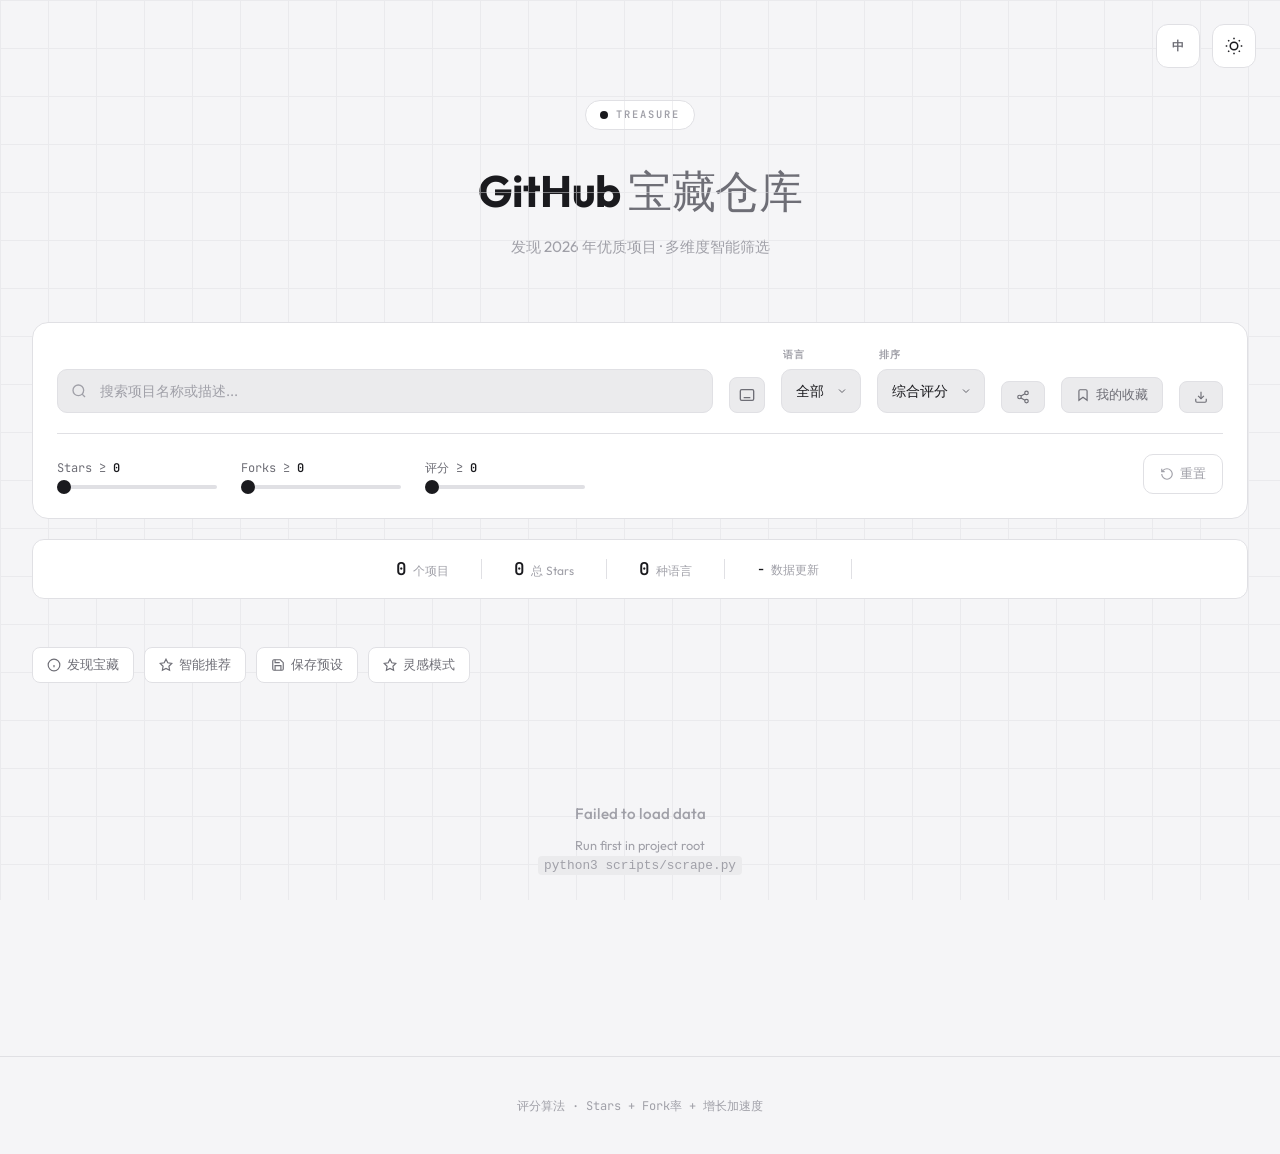
==== commit 175b6fd3: "update" ====
--- a/web/index.html
+++ b/web/index.html
@@ -199,6 +199,12 @@
         </svg>
         保存预设
       </button>
+      <button class="discovery-btn" id="inspirationModeBtn">
+        <svg viewBox="0 0 24 24" fill="none" stroke="currentColor" stroke-width="2">
+          <polygon points="12 2 15.09 8.26 22 9.27 17 14.14 18.18 21.02 12 17.77 5.82 21.02 7 14.14 2 9.27 8.91 8.26 12 2"/>
+        </svg>
+        灵感模式
+      </button>
       <div class="presets-container" id="presetsContainer"></div>
     </div>
 
@@ -260,6 +266,8 @@
     </div>
   </div>
 
+  <div id="inspirationLiveRegion" class="sr-only" aria-live="polite" aria-atomic="true"></div>
+
   <footer class="footer">
     <p>评分算法 · Stars + Fork率 + 增长加速度</p>
   </footer>
--- a/web/styles.css
+++ b/web/styles.css
@@ -2160,4 +2160,415 @@
 
 .activity-dot {
   font-size: 0.6rem;
+}
+
+/* ============================================
+   Screen Reader Only (Accessibility)
+   ============================================ */
+
+.sr-only {
+  position: absolute;
+  width: 1px;
+  height: 1px;
+  padding: 0;
+  margin: -1px;
+  overflow: hidden;
+  clip: rect(0, 0, 0, 0);
+  white-space: nowrap;
+  border: 0;
+}
+
+/* ============================================
+   Inspiration Mode - Enterprise Edition
+   ============================================ */
+
+.modal.inspiration-modal {
+  max-width: 520px;
+  padding: 24px;
+  text-align: center;
+}
+
+.inspiration-card {
+  position: relative;
+  overflow: hidden;
+  touch-action: pan-y;
+  user-select: none;
+}
+
+.inspiration-card-content {
+  position: relative;
+  will-change: transform;
+  transition: transform 0.3s cubic-bezier(0.25, 0.46, 0.45, 0.94);
+  transform-style: preserve-3d;
+}
+
+.inspiration-card-content.flipped {
+  transform: rotateY(180deg);
+}
+
+.inspiration-swipe-indicator {
+  position: absolute;
+  top: 50%;
+  left: 50%;
+  transform: translate(-50%, -50%);
+  font-size: 4rem;
+  font-weight: bold;
+  opacity: 0;
+  pointer-events: none;
+  z-index: 10;
+  text-shadow: 0 4px 12px var(--shadow);
+  transition: opacity 0.15s ease;
+}
+
+.inspiration-header {
+  display: flex;
+  justify-content: space-between;
+  align-items: center;
+  margin-bottom: 12px;
+}
+
+.inspiration-seen-indicator {
+  width: 24px;
+  height: 24px;
+  border-radius: 50%;
+  display: flex;
+  align-items: center;
+  justify-content: center;
+  font-size: 0.8rem;
+  color: var(--text-muted);
+  background: var(--bg-soft);
+  transition: all 0.2s ease;
+}
+
+.inspiration-seen-indicator.seen {
+  color: var(--accent);
+  background: rgba(233, 69, 96, 0.1);
+}
+
+.inspiration-seen-count {
+  font-size: 0.7rem;
+  color: var(--text-muted);
+  font-family: var(--font-mono);
+}
+
+.inspiration-desc {
+  font-size: 0.95rem;
+  color: var(--text-secondary);
+  line-height: 1.6;
+  margin-bottom: 20px;
+  min-height: 50px;
+}
+
+.inspiration-progress {
+  width: 100%;
+  height: 5px;
+  background: var(--bg-soft);
+  border-radius: 3px;
+  overflow: hidden;
+  margin-bottom: 10px;
+}
+
+.inspiration-progress-bar {
+  height: 100%;
+  background: linear-gradient(90deg, var(--accent), var(--accent-secondary));
+  border-radius: 3px;
+  transition: width 0.4s cubic-bezier(0.25, 0.46, 0.45, 0.94);
+}
+
+.inspiration-counter {
+  display: flex;
+  align-items: center;
+  justify-content: center;
+  gap: 10px;
+  font-size: 0.8rem;
+  color: var(--text-muted);
+  font-family: var(--font-mono);
+  margin-bottom: 20px;
+}
+
+.inspiration-filter-tag {
+  padding: 2px 8px;
+  background: var(--accent);
+  color: white;
+  border-radius: 4px;
+  font-size: 0.7rem;
+  font-family: var(--font-sans);
+}
+
+.inspiration-lang-filter {
+  display: flex;
+  align-items: center;
+  justify-content: center;
+  gap: 8px;
+  margin-bottom: 12px;
+}
+
+.inspiration-lang-filter select {
+  padding: 6px 10px;
+  background: var(--bg-soft);
+  border: 1px solid var(--border);
+  border-radius: 6px;
+  color: var(--text);
+  font-size: 0.8rem;
+  font-family: var(--font-sans);
+  cursor: pointer;
+  outline: none;
+  transition: border-color 0.15s ease;
+}
+
+.inspiration-lang-filter select:hover,
+.inspiration-lang-filter select:focus {
+  border-color: var(--accent);
+}
+
+.inspiration-filter-clear {
+  width: 24px;
+  height: 24px;
+  display: flex;
+  align-items: center;
+  justify-content: center;
+  background: var(--bg-soft);
+  border: 1px solid var(--border);
+  border-radius: 50%;
+  color: var(--text-muted);
+  font-size: 1rem;
+  cursor: pointer;
+  transition: all 0.15s ease;
+}
+
+.inspiration-filter-clear:hover {
+  background: var(--accent);
+  border-color: var(--accent);
+  color: white;
+}
+
+.inspiration-controls {
+  display: flex;
+  flex-direction: column;
+  gap: 16px;
+}
+
+.inspiration-nav {
+  display: flex;
+  justify-content: center;
+  gap: 12px;
+}
+
+.inspiration-nav-btn {
+  width: 44px;
+  height: 44px;
+  display: flex;
+  align-items: center;
+  justify-content: center;
+  background: var(--bg-soft);
+  border: 1px solid var(--border);
+  border-radius: 50%;
+  cursor: pointer;
+  transition: all 0.2s ease;
+  color: var(--text-secondary);
+}
+
+.inspiration-nav-btn svg {
+  width: 20px;
+  height: 20px;
+}
+
+.inspiration-nav-btn:hover:not(:disabled) {
+  background: var(--bg-card-hover);
+  border-color: var(--accent);
+  color: var(--accent);
+  transform: scale(1.05);
+}
+
+.inspiration-nav-btn:disabled {
+  opacity: 0.3;
+  cursor: not-allowed;
+}
+
+.inspiration-actions {
+  display: flex;
+  justify-content: center;
+  gap: 8px;
+  flex-wrap: wrap;
+}
+
+.inspiration-btn {
+  display: inline-flex;
+  align-items: center;
+  justify-content: center;
+  gap: 6px;
+  padding: 12px 16px;
+  background: var(--bg-soft);
+  border: 1px solid var(--border);
+  border-radius: 10px;
+  color: var(--text-secondary);
+  font-size: 0.85rem;
+  font-family: var(--font-sans);
+  cursor: pointer;
+  transition: all 0.2s cubic-bezier(0.25, 0.46, 0.45, 0.94);
+  min-width: 48px;
+}
+
+.inspiration-btn svg {
+  width: 18px;
+  height: 18px;
+  flex-shrink: 0;
+}
+
+.inspiration-btn:hover {
+  background: var(--bg-card-hover);
+  border-color: var(--border-light);
+  color: var(--text);
+  transform: translateY(-2px);
+}
+
+.inspiration-btn:active {
+  transform: translateY(0) scale(0.98);
+}
+
+.inspiration-btn.skip:hover {
+  border-color: var(--accent);
+  color: var(--accent);
+}
+
+.inspiration-btn.bookmark.active {
+  background: var(--accent);
+  border-color: var(--accent);
+  color: white;
+  box-shadow: 0 4px 12px rgba(233, 69, 96, 0.3);
+}
+
+.inspiration-btn.bookmark.active:hover {
+  background: var(--accent-hover);
+  border-color: var(--accent-hover);
+  box-shadow: 0 6px 16px rgba(233, 69, 96, 0.4);
+}
+
+.inspiration-btn.bookmark.active svg {
+  fill: white;
+}
+
+.inspiration-btn.open {
+  background: linear-gradient(135deg, var(--accent), var(--accent-secondary));
+  border-color: transparent;
+  color: white;
+  box-shadow: 0 4px 12px var(--shadow);
+}
+
+.inspiration-btn.open:hover {
+  background: linear-gradient(135deg, var(--accent-hover), var(--accent-secondary));
+  border-color: transparent;
+  color: white;
+  box-shadow: 0 6px 16px var(--shadow);
+  transform: translateY(-2px);
+}
+
+.inspiration-btn#inspirationAutoPlay.playing {
+  background: var(--accent);
+  border-color: var(--accent);
+  color: white;
+}
+
+.inspiration-btn#inspirationAutoPlay.playing svg {
+  fill: currentColor;
+}
+
+.inspiration-btn.flip:hover {
+  border-color: var(--accent-secondary);
+  color: var(--accent-secondary);
+}
+
+.inspiration-btn.share:hover {
+  border-color: #1da1f2;
+  color: #1da1f2;
+}
+
+.inspiration-help {
+  margin-top: 20px;
+  padding: 16px;
+  background: var(--bg-soft);
+  border-radius: 10px;
+  opacity: 0;
+  transform: translateY(10px);
+  transition: all 0.3s ease;
+  pointer-events: none;
+}
+
+.inspiration-help.visible {
+  opacity: 1;
+  transform: translateY(0);
+}
+
+.inspiration-help-content {
+  animation: fadeInHelp 0.3s ease;
+}
+
+@keyframes fadeInHelp {
+  from { opacity: 0; transform: translateY(-10px); }
+  to { opacity: 1; transform: translateY(0); }
+}
+
+.help-title {
+  font-size: 0.85rem;
+  font-weight: 600;
+  color: var(--text);
+  margin-bottom: 12px;
+}
+
+.help-grid {
+  display: grid;
+  grid-template-columns: repeat(2, 1fr);
+  gap: 6px;
+}
+
+.help-item {
+  display: flex;
+  align-items: center;
+  gap: 8px;
+  font-size: 0.7rem;
+  color: var(--text-secondary);
+  padding: 4px 0;
+}
+
+.help-item kbd {
+  display: inline-flex;
+  align-items: center;
+  justify-content: center;
+  min-width: 32px;
+  height: 24px;
+  padding: 0 8px;
+  background: var(--bg-card);
+  border: 1px solid var(--border);
+  border-radius: 4px;
+  font-family: var(--font-mono);
+  font-size: 0.65rem;
+  color: var(--text);
+  box-shadow: 0 2px 0 var(--border);
+}
+
+/* Mobile optimizations */
+@media (max-width: 600px) {
+  .modal.inspiration-modal {
+    max-width: 100%;
+    margin: 10px;
+    padding: 20px 16px;
+  }
+
+  .inspiration-btn {
+    padding: 10px 14px;
+    min-width: 44px;
+  }
+
+  .inspiration-btn span {
+    display: none;
+  }
+
+  .inspiration-btn svg {
+    width: 20px;
+    height: 20px;
+  }
+
+  .help-grid {
+    grid-template-columns: 1fr;
+  }
 }
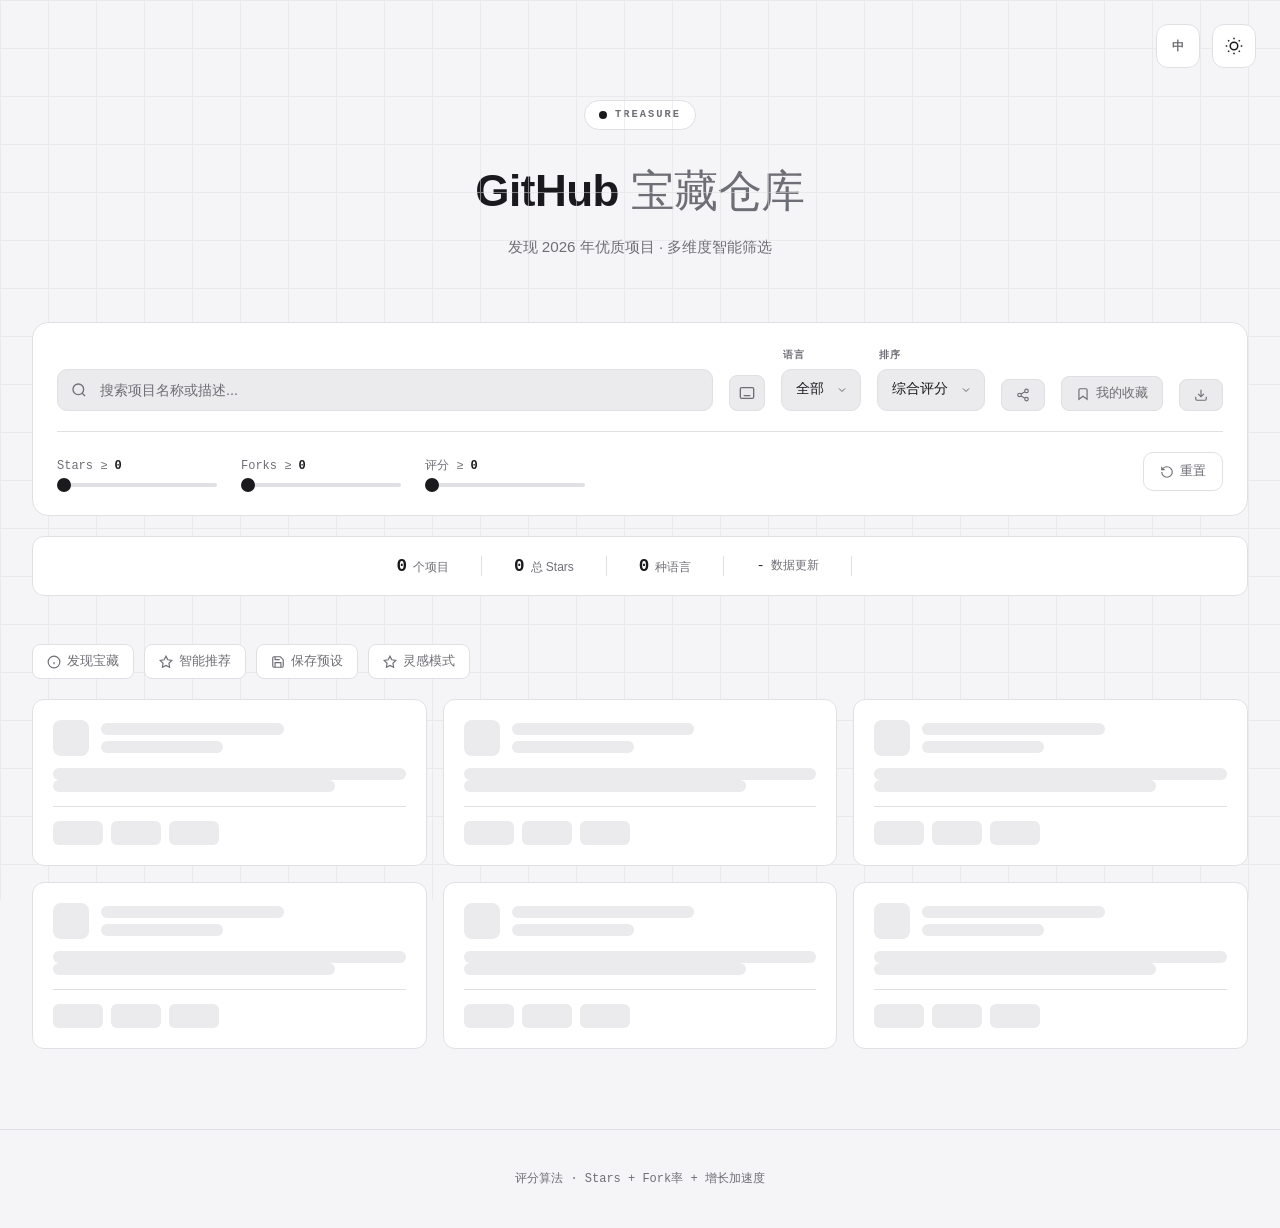
==== commit 051c9da2: "update" ====
--- a/web/index.html
+++ b/web/index.html
@@ -5,16 +5,18 @@
   <meta name="viewport" content="width=device-width, initial-scale=1.0">
   <meta name="description" content="Discover quality GitHub projects with smart filtering">
   <meta name="theme-color" content="#0c0c0e">
+  <meta http-equiv="Content-Security-Policy" content="default-src 'self'; script-src 'self' 'unsafe-inline'; style-src 'self' 'unsafe-inline' https://fonts.googleapis.com; font-src https://fonts.gstatic.com; img-src 'self' data:; connect-src 'self';">
   <title>GitHub Treasure</title>
   <link rel="manifest" href="manifest.json">
   <link rel="stylesheet" href="styles.css">
+  <link rel="preload" href="../data/repos.json" as="fetch" crossorigin>
   <link rel="preconnect" href="https://fonts.googleapis.com">
   <link rel="preconnect" href="https://fonts.gstatic.com" crossorigin>
   <link href="https://fonts.googleapis.com/css2?family=JetBrains+Mono:wght@400;500;600;700&family=Outfit:wght@400;500;600;700&display=swap" rel="stylesheet">
 </head>
 <body data-theme="dark">
   <!-- Background -->
-  <div class="bg">
+  <div class="bg" aria-hidden="true">
     <div class="bg-grid"></div>
   </div>
 
@@ -217,7 +219,7 @@
   </main>
 
   <!-- Detail Modal -->
-  <div class="modal-overlay" id="modalOverlay">
+  <div class="modal-overlay" id="modalOverlay" role="dialog" aria-modal="true" aria-labelledby="modalTitle">
     <div class="modal" id="detailModal">
       <div class="modal-header">
         <div class="modal-icon" id="modalIcon"></div>
@@ -272,7 +274,7 @@
     <p>评分算法 · Stars + Fork率 + 增长加速度</p>
   </footer>
 
-  <script src="app.js"></script>
+  <script src="app.js" defer></script>
   <script>
     if ('serviceWorker' in navigator) {
       window.addEventListener('load', () => {
--- a/web/styles.css
+++ b/web/styles.css
@@ -12,12 +12,12 @@
   --border-light: #32323a;
   --text: #ededef;
   --text-secondary: #a0a0a8;
-  --text-muted: #606068;
+  --text-muted: #8a8a92;
   --accent: #fff;
   --accent-dim: #808088;
   --shadow: rgba(0, 0, 0, 0.4);
-  --font-mono: 'JetBrains Mono', monospace;
-  --font-sans: 'Outfit', sans-serif;
+  --font-mono: 'JetBrains Mono', 'SF Mono', 'Cascadia Code', 'Fira Code', 'Consolas', monospace;
+  --font-sans: 'Outfit', -apple-system, 'BlinkMacSystemFont', 'Segoe UI', 'PingFang SC', 'Microsoft YaHei', sans-serif;
 }
 
 [data-theme="light"] {
@@ -29,7 +29,7 @@
   --border-light: #d0d0d6;
   --text: #1a1a1e;
   --text-secondary: #6e6e76;
-  --text-muted: #a0a0a8;
+  --text-muted: #6e6e76;
   --accent: #1a1a1e;
   --accent-dim: #6e6e76;
   --shadow: rgba(0, 0, 0, 0.08);
@@ -249,6 +249,11 @@
   background: var(--bg);
 }
 
+.search-wrap input:focus-visible {
+  outline: 2px solid var(--text-secondary);
+  outline-offset: 2px;
+}
+
 .search-wrap input::placeholder {
   color: var(--text-muted);
 }
@@ -291,6 +296,11 @@
 .filter-group select:focus {
   outline: none;
   border-color: var(--border-light);
+}
+
+.filter-group select:focus-visible {
+  outline: 2px solid var(--text-secondary);
+  outline-offset: 2px;
 }
 
 /* Range Filters */
@@ -956,8 +966,8 @@
   position: absolute;
   top: 14px;
   right: 14px;
-  width: 32px;
-  height: 32px;
+  width: 44px;
+  height: 44px;
   display: flex;
   align-items: center;
   justify-content: center;
@@ -969,7 +979,8 @@
   transition: all 0.15s ease;
 }
 
-.repo-card:hover .card-bookmark {
+.repo-card:hover .card-bookmark,
+.repo-card:focus-within .card-bookmark {
   opacity: 1;
 }
 
@@ -1655,8 +1666,8 @@
   position: absolute;
   top: 14px;
   right: 88px;
-  width: 28px;
-  height: 28px;
+  width: 44px;
+  height: 44px;
   display: flex;
   align-items: center;
   justify-content: center;
@@ -1668,7 +1679,8 @@
   transition: all 0.15s ease;
 }
 
-.repo-card:hover .card-batch {
+.repo-card:hover .card-batch,
+.repo-card:focus-within .card-batch {
   opacity: 1;
 }
 
@@ -2027,8 +2039,8 @@
   position: absolute;
   top: 14px;
   right: 126px;
-  width: 28px;
-  height: 28px;
+  width: 44px;
+  height: 44px;
   display: flex;
   align-items: center;
   justify-content: center;
@@ -2040,7 +2052,8 @@
   transition: all 0.15s ease;
 }
 
-.repo-card:hover .card-share {
+.repo-card:hover .card-share,
+.repo-card:focus-within .card-share {
   opacity: 1;
 }
 
@@ -2571,4 +2584,25 @@
   .help-grid {
     grid-template-columns: 1fr;
   }
+}
+
+/* Touch devices: always show card action buttons (no hover available) */
+@media (hover: none) {
+  .card-bookmark,
+  .card-batch,
+  .card-share {
+    opacity: 1;
+  }
+}
+
+/* Respect reduced motion preference */
+@media (prefers-reduced-motion: reduce) {
+  *,
+  *::before,
+  *::after {
+    animation-duration: 0.01ms !important;
+    animation-iteration-count: 1 !important;
+    transition-duration: 0.01ms !important;
+    scroll-behavior: auto !important;
+  }
 }
